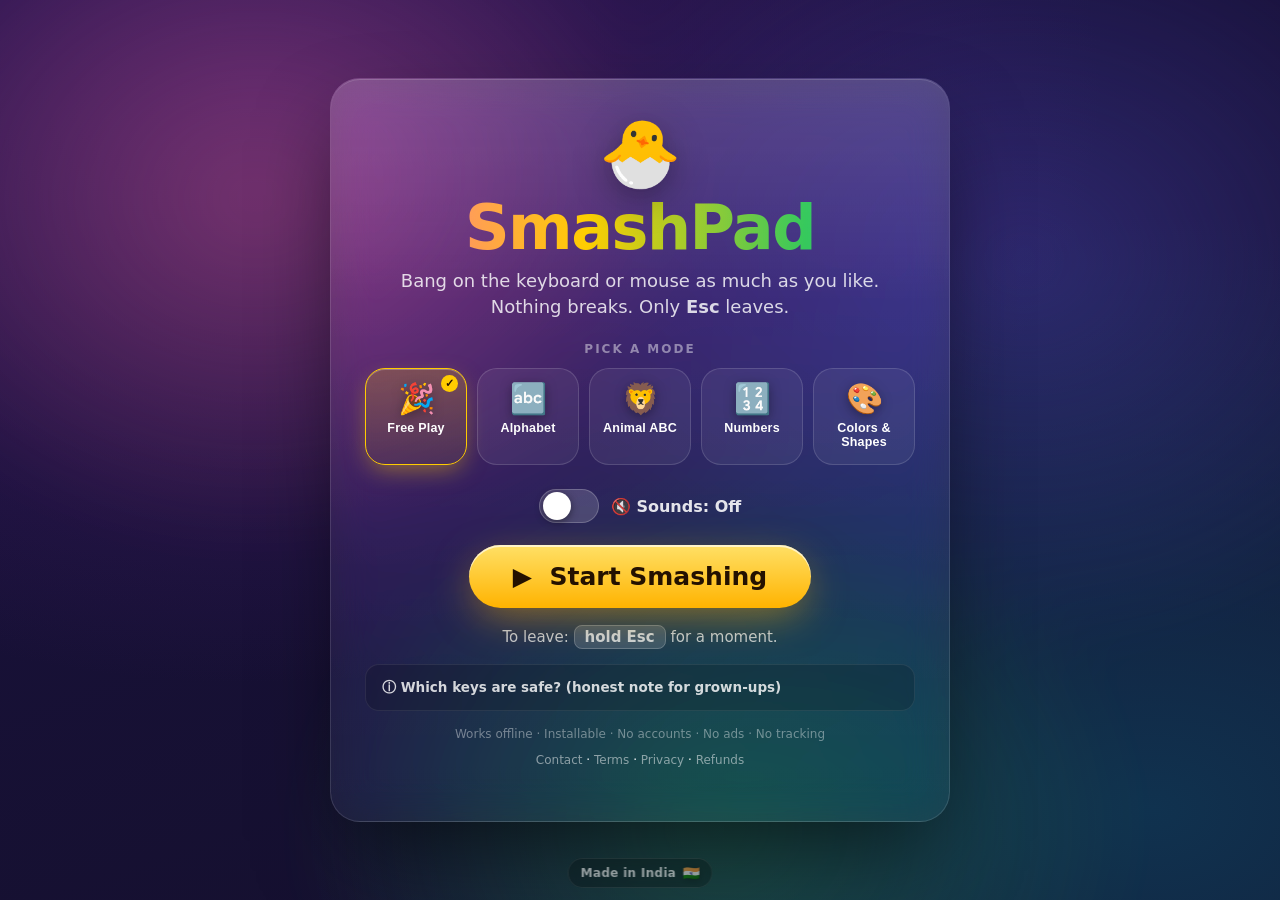
==== index.html @ 4f6a8fd4 "Add legal pages (Contact, Terms, Privacy, Refund) for Razorpay verification - Four static info pages" ====
<!doctype html>
<html lang="en">
<head>
<meta charset="utf-8" />
<meta name="viewport" content="width=device-width, initial-scale=1, maximum-scale=1, user-scalable=no, viewport-fit=cover" />
<meta name="color-scheme" content="dark" />
<meta name="theme-color" content="#14102b" />
<title>SmashPad — safe keyboard smashing & learning for tiny fingers</title>

<!-- PWA / installable -->
<link rel="manifest" href="manifest.webmanifest" />
<link rel="icon" href="icons/icon-192.png" />
<link rel="apple-touch-icon" href="icons/apple-touch-icon.png" />
<meta name="apple-mobile-web-app-capable" content="yes" />
<meta name="apple-mobile-web-app-status-bar-style" content="black-translucent" />
<meta name="apple-mobile-web-app-title" content="SmashPad" />
<meta name="mobile-web-app-capable" content="yes" />
<meta name="description" content="A safe fullscreen playground where kids can smash the keyboard or screen. Only a grown-up gesture leaves. Includes playful learning modes." />

<link rel="stylesheet" href="styles.css" />
</head>
<body>
  <canvas id="stage"></canvas>

  <!-- Start screen -->
  <div id="start" class="overlay">
    <div class="card">
      <div class="logo" aria-hidden="true">🐣</div>
      <h1>SmashPad</h1>
      <p id="tagline" class="tagline">Bang on the keyboard or mouse as much as you like.<br/>Nothing breaks. Only <b>Esc</b> leaves.</p>

      <p class="section-title">Pick a mode</p>
      <div id="modeGrid" role="group" aria-label="Choose a mode"><!-- filled by app.js --></div>

      <div class="toggle-row">
        <label class="switch">
          <input id="soundToggle" type="checkbox" aria-label="Fun sounds" />
          <span class="slider"></span>
        </label>
        <span id="soundLabel">🔇 Sounds: Off</span>
      </div>

      <button id="go" class="btn-primary"><span class="btn-shine"></span>▶&nbsp; Start Smashing</button>
      <p id="escHint" class="esc-hint">To leave: <b>hold&nbsp;Esc</b> for a moment.</p>

      <div id="donateWrap"><!-- donate link injected if configured --></div>

      <details>
        <summary>Which keys are safe? (honest note for grown-ups)</summary>
        <p><b>Blocked while you play:</b> every letter, number, symbol, space, enter,
        arrows, tab — and, in Chrome/Edge fullscreen, browser shortcuts like
        <code>⌘/Ctrl+T</code>, <code>⌘/Ctrl+W</code> and <code>F11</code> too.</p>
        <p><b>Cannot be blocked by any website</b> (the operating system owns them):
        brightness, volume &amp; mute, media keys, screenshot, the Windows key, and
        Mac's <code>⌘+Option+Esc</code>. For a fully locked screen use
        <b>iPad Guided Access</b> or <b>Android screen pinning</b>.</p>
      </details>

      <p class="compat">Works offline · Installable · No accounts · No ads · No tracking</p>
      <p class="legal-links">
        <a href="contact.html">Contact</a> ·
        <a href="terms.html">Terms</a> ·
        <a href="privacy.html">Privacy</a> ·
        <a href="refund.html">Refunds</a>
      </p>
    </div>
  </div>

  <!-- Hold-to-exit ring (Esc, or the top-left corner on touch) -->
  <div id="escring">
    <svg width="150" height="150" viewBox="0 0 150 150" aria-hidden="true">
      <circle id="ringTrack" cx="75" cy="75" r="64"></circle>
      <circle id="ringFill"  cx="75" cy="75" r="64"></circle>
    </svg>
    <div id="ringLabel" class="label">Keep holding…</div>
  </div>

  <!-- Tiny persistent hint while playing -->
  <div id="playhint">Hold Esc or the top-left corner to exit</div>

  <!-- Made in India -->
  <div id="madein" aria-label="Made in India">Made in India <span class="flag">🇮🇳</span></div>

  <!-- Order matters: data → audio → engine → device → modes → controller -->
  <script src="js/content.js"></script>
  <script src="js/audio.js"></script>
  <script src="js/sprites.js"></script>
  <script src="js/device.js"></script>
  <script src="js/modes.js"></script>
  <script src="js/app.js"></script>
</body>
</html>
---- styles.css ----
/* =========================================================================
   SmashPad — modern stylesheet
   Design tokens → base → animated background → start card → controls →
   overlays → responsive → motion/safe-area.
   ========================================================================= */

:root {
  /* palette */
  --accent: #FFCC00;
  --accent-2: #FFB300;
  --ink: #ffffff;
  --bg-0: #14102b;
  --bg-1: #1a1140;

  /* type scale (fluid) */
  --fs-title: clamp(38px, 8vw, 62px);
  --fs-tag:   clamp(14px, 3.4vw, 18px);

  /* spacing + radius + shadow tokens */
  --r-lg: 30px;
  --r-md: 20px;
  --r-sm: 14px;
  --ring: rgba(255,255,255,.14);
  --stroke: rgba(255,255,255,.12);
  --glass: rgba(255,255,255,.06);
  --shadow-xl: 0 40px 90px -20px rgba(0,0,0,.6);
  --shadow-glow: 0 12px 40px -6px rgba(255,179,0,.5);

  /* safe-area (notches / rounded corners) */
  --safe-t: env(safe-area-inset-top, 0px);
  --safe-b: env(safe-area-inset-bottom, 0px);
}

* { box-sizing: border-box; -webkit-tap-highlight-color: transparent; }

html, body {
  margin: 0; padding: 0; height: 100%; width: 100%;
  overflow: hidden; background: var(--bg-0);
  font-family: ui-rounded, "SF Pro Rounded", -apple-system, BlinkMacSystemFont,
               "Segoe UI", system-ui, sans-serif;
  color: var(--ink);
  touch-action: none; overscroll-behavior: none;
  user-select: none; -webkit-user-select: none;
  -webkit-font-smoothing: antialiased; text-rendering: optimizeLegibility;
}

/* ---------- Canvas ---------- */
#stage {
  position: fixed; inset: 0; width: 100%; height: 100%; display: block; z-index: 0;
  background:
    radial-gradient(120% 120% at 20% 10%, #3a1a5e 0%, transparent 55%),
    radial-gradient(120% 120% at 90% 90%, #10324f 0%, transparent 55%),
    linear-gradient(160deg, var(--bg-1) 0%, var(--bg-0) 100%);
}

/* ---------- Animated aurora behind the start card ---------- */
.overlay::before {
  content: ""; position: absolute; inset: -20% -10%; z-index: -1;
  background:
    radial-gradient(40% 40% at 25% 30%, rgba(255,107,157,.35), transparent 70%),
    radial-gradient(45% 45% at 75% 35%, rgba(94,92,230,.35), transparent 70%),
    radial-gradient(40% 40% at 55% 80%, rgba(52,199,89,.28), transparent 70%);
  filter: blur(28px); opacity: .9;
  animation: drift 18s ease-in-out infinite alternate;
}
@keyframes drift {
  0%   { transform: translate3d(-3%, -2%, 0) scale(1.05) rotate(0deg); }
  100% { transform: translate3d(3%, 2%, 0) scale(1.15) rotate(8deg); }
}

.overlay {
  position: fixed; inset: 0; z-index: 10;
  display: flex; align-items: center; justify-content: center;
  padding: calc(24px + var(--safe-t)) 24px calc(24px + var(--safe-b));
  text-align: center; overflow-y: auto;
}

/* ---------- Start card (glassmorphism) ---------- */
.card {
  position: relative;
  max-width: 620px; width: 100%;
  background: linear-gradient(180deg, rgba(255,255,255,.09), rgba(255,255,255,.04));
  border: 1px solid var(--stroke);
  border-radius: var(--r-lg);
  padding: clamp(26px, 5vw, 42px) clamp(20px, 4vw, 34px);
  backdrop-filter: blur(20px) saturate(1.4);
  -webkit-backdrop-filter: blur(20px) saturate(1.4);
  box-shadow: var(--shadow-xl), inset 0 1px 0 rgba(255,255,255,.16);
  animation: floatIn .7s cubic-bezier(.2,.9,.3,1.2) both;
}
/* subtle top sheen */
.card::after {
  content: ""; position: absolute; inset: 0; border-radius: inherit; pointer-events: none;
  background: linear-gradient(180deg, rgba(255,255,255,.12), transparent 30%);
  mix-blend-mode: overlay;
}
@keyframes floatIn { from {opacity:0; transform:translateY(22px) scale(.96);} to {opacity:1; transform:none;} }

.logo {
  font-size: clamp(52px, 12vw, 66px); line-height: 1; margin-bottom: 2px;
  filter: drop-shadow(0 8px 18px rgba(0,0,0,.4));
  animation: bob 3.4s ease-in-out infinite;
}
@keyframes bob { 0%,100% { transform: translateY(0) rotate(-3deg);} 50% { transform: translateY(-7px) rotate(3deg);} }

h1 {
  margin: 4px 0; font-size: var(--fs-title); font-weight: 900; letter-spacing: -1.5px;
  background: linear-gradient(90deg,#FF6B9D,#FFCC00,#34C759,#30B0C7,#AF52DE,#FF6B9D);
  background-size: 200% auto;
  -webkit-background-clip: text; background-clip: text; color: transparent;
  animation: sheen 6s linear infinite;
}
@keyframes sheen { to { background-position: 200% center; } }

.tagline { margin: 4px 0 22px; font-size: var(--fs-tag); color: rgba(255,255,255,.82); line-height: 1.45; }

/* ---------- Mode picker ---------- */
.section-title {
  font-size: 12px; text-transform: uppercase; letter-spacing: 2px;
  color: rgba(255,255,255,.45); margin: 0 0 12px; font-weight: 800;
}
#modeGrid {
  display: grid; grid-template-columns: repeat(auto-fit, minmax(92px, 1fr));
  gap: 10px; margin-bottom: 24px;
}
.mode-card {
  appearance: none; cursor: pointer; color: #fff; position: relative;
  background: var(--glass); border: 1.5px solid var(--ring);
  border-radius: var(--r-md); padding: 15px 8px;
  display: flex; flex-direction: column; align-items: center; gap: 7px;
  transition: transform .16s cubic-bezier(.2,.9,.3,1.4), border-color .16s, background .16s, box-shadow .16s;
}
.mode-card:hover { transform: translateY(-3px); background: rgba(255,255,255,.1); }
.mode-card:active { transform: translateY(0) scale(.97); }
.mode-card.selected {
  border-color: var(--accent);
  background: linear-gradient(180deg, rgba(255,204,0,.22), rgba(255,204,0,.08));
  box-shadow: 0 8px 24px -6px rgba(255,204,0,.5), inset 0 1px 0 rgba(255,255,255,.25);
}
.mode-card.selected::before {
  content: "✓"; position: absolute; top: 6px; right: 8px;
  font-size: 11px; font-weight: 900; color: #241100;
  background: var(--accent); width: 17px; height: 17px; border-radius: 50%;
  display: grid; place-items: center;
}
.mode-emoji { font-size: 30px; line-height: 1; filter: drop-shadow(0 3px 6px rgba(0,0,0,.35)); }
.mode-name { font-size: 12.5px; font-weight: 700; letter-spacing: .2px; }

/* ---------- Sound toggle ---------- */
.toggle-row {
  display: flex; align-items: center; justify-content: center; gap: 12px;
  margin: 4px 0 22px; font-size: 16px; font-weight: 700; color: rgba(255,255,255,.88);
}
.switch { position: relative; display: inline-block; width: 60px; height: 34px; cursor: pointer; }
.switch input { position: absolute; opacity: 0; width: 100%; height: 100%; margin: 0; cursor: pointer; }
.slider {
  position: absolute; inset: 0; border-radius: 999px;
  background: rgba(255,255,255,.16); border: 1px solid rgba(255,255,255,.2);
  transition: background .22s ease;
}
.slider::before {
  content: ""; position: absolute; height: 28px; width: 28px; left: 3px; top: 2px;
  border-radius: 50%; background: #fff; transition: transform .24s cubic-bezier(.2,.9,.3,1.5);
  box-shadow: 0 2px 8px rgba(0,0,0,.45);
}
.switch input:checked + .slider { background: linear-gradient(180deg,#FFE066,#FFB300); }
.switch input:checked + .slider::before { transform: translateX(26px); }
.switch input:focus-visible + .slider { outline: 2px solid #fff; outline-offset: 3px; }
#soundLabel { min-width: 122px; text-align: left; }

/* ---------- Primary button ---------- */
.btn-primary {
  position: relative; overflow: hidden; appearance: none; border: 0; cursor: pointer;
  font: inherit; font-size: clamp(19px, 5vw, 25px); font-weight: 800; color: #241100;
  padding: 17px 44px; border-radius: 999px;
  background: linear-gradient(180deg,#FFE066,#FFB300);
  box-shadow: var(--shadow-glow), inset 0 2px 0 rgba(255,255,255,.65);
  transition: transform .14s cubic-bezier(.2,.9,.3,1.4), box-shadow .14s;
}
.btn-primary:hover { transform: translateY(-2px) scale(1.025); box-shadow: 0 18px 48px -6px rgba(255,179,0,.6), inset 0 2px 0 rgba(255,255,255,.65); }
.btn-primary:active { transform: translateY(1px) scale(.99); }
.btn-primary:focus-visible { outline: 3px solid #fff; outline-offset: 3px; }
/* moving shine */
.btn-shine {
  position: absolute; top: 0; left: -60%; width: 40%; height: 100%;
  background: linear-gradient(100deg, transparent, rgba(255,255,255,.55), transparent);
  transform: skewX(-18deg); animation: shine 3.6s ease-in-out infinite;
}
@keyframes shine { 0%, 60% { left: -60%; } 100% { left: 140%; } }

.esc-hint { margin: 20px 0 0; font-size: 15px; color: rgba(255,255,255,.72); }
.esc-hint b {
  background: rgba(255,255,255,.14); padding: 2px 10px; border-radius: 8px;
  border: 1px solid rgba(255,255,255,.2); font-weight: 700; white-space: nowrap;
}

/* ---------- Donate ---------- */
#donateWrap { margin-top: 18px; }
.donate-link {
  display: inline-block; text-decoration: none; font-weight: 800; font-size: 14px;
  color: #ffd60a; padding: 10px 20px; border-radius: 999px;
  border: 1px solid rgba(255,214,10,.4); background: rgba(255,214,10,.08);
  transition: background .16s ease, transform .16s ease;
}
.donate-link:hover { background: rgba(255,214,10,.2); transform: translateY(-1px); }

/* ---------- Grown-ups note ---------- */
details {
  margin-top: 18px; text-align: left; font-size: 13.5px;
  color: rgba(255,255,255,.62); line-height: 1.55;
  background: rgba(0,0,0,.16); border: 1px solid rgba(255,255,255,.08);
  border-radius: var(--r-sm); padding: 12px 16px;
}
details[open] { background: rgba(0,0,0,.24); }
details summary { cursor: pointer; color: rgba(255,255,255,.82); font-weight: 700; list-style: none; }
details summary::-webkit-details-marker { display: none; }
details summary::before { content: "ⓘ "; }
details p { margin: 10px 2px 0; }
details code { background: rgba(255,255,255,.1); padding: 1px 6px; border-radius: 6px; font-size: 12.5px; }

.compat { margin-top: 16px; font-size: 12px; color: rgba(255,255,255,.4); }
.legal-links { margin-top: 8px; font-size: 12px; }
.legal-links a { color: rgba(255,255,255,.5); text-decoration: none; }
.legal-links a:hover { color: var(--accent); }

/* ---------- Hold-to-exit ring ---------- */
#escring {
  position: fixed; inset: 0; z-index: 20;
  display: flex; flex-direction: column; align-items: center; justify-content: center;
  gap: 14px; pointer-events: none; opacity: 0; transition: opacity .18s ease;
  background: rgba(10,6,26,.42); backdrop-filter: blur(3px);
}
#escring.show { opacity: 1; }
#escring .label { font-size: 22px; font-weight: 800; letter-spacing: .2px; text-shadow: 0 2px 12px rgba(0,0,0,.6); }
#escring svg { transform: rotate(-90deg); filter: drop-shadow(0 6px 22px rgba(0,0,0,.55)); }
#ringTrack { fill: none; stroke: rgba(255,255,255,.18); stroke-width: 12; }
#ringFill  { fill: none; stroke: var(--accent); stroke-width: 12; stroke-linecap: round;
             transition: stroke-dashoffset .06s linear; }

/* ---------- Persistent tiny hint ---------- */
#playhint {
  position: fixed; z-index: 15;
  left: 50%; bottom: calc(16px + var(--safe-b)); transform: translateX(-50%);
  font-size: 13px; color: rgba(255,255,255,.4); pointer-events: none; white-space: nowrap;
  background: rgba(0,0,0,.28); padding: 7px 16px; border-radius: 999px;
  border: 1px solid rgba(255,255,255,.08);
  opacity: 0; transition: opacity .45s ease;
}
#playhint.show { opacity: 1; }
#playhint.fade { opacity: 0; }

/* ---------- Made in India ---------- */
#madein {
  position: fixed; z-index: 16;
  left: 50%; transform: translateX(-50%);
  bottom: calc(12px + var(--safe-b));
  font-size: 12px; font-weight: 700; letter-spacing: .3px;
  color: rgba(255,255,255,.55); pointer-events: none;
  display: flex; align-items: center; gap: 6px;
  background: rgba(0,0,0,.22); padding: 6px 12px; border-radius: 999px;
  border: 1px solid rgba(255,255,255,.08);
  backdrop-filter: blur(6px);
}
#madein .flag { font-size: 14px; filter: drop-shadow(0 1px 3px rgba(0,0,0,.4)); }
/* While playing, hide the credit so it doesn't overlap the centered exit hint. */
body.playing #madein { display: none; }

.hidden { display: none !important; }

/* ---------- Responsive tweaks ---------- */
@media (max-width: 380px) {
  #modeGrid { grid-template-columns: repeat(3, 1fr); }
  .mode-emoji { font-size: 26px; }
  .mode-name { font-size: 11px; }
  #playhint { font-size: 11px; }
}
/* Short landscape (phones held sideways): tighten vertical rhythm */
@media (max-height: 480px) and (orientation: landscape) {
  .logo { font-size: 40px; }
  .tagline { margin-bottom: 12px; }
  #modeGrid { margin-bottom: 14px; }
  .toggle-row { margin-bottom: 12px; }
  details { display: none; } /* keep the fold clean on tiny landscape */
}

/* ---------- Reduced motion ---------- */
@media (prefers-reduced-motion: reduce) {
  .card, .logo, h1, .btn-shine, .overlay::before { animation: none !important; }
  h1 { background-position: 0 center; }
}
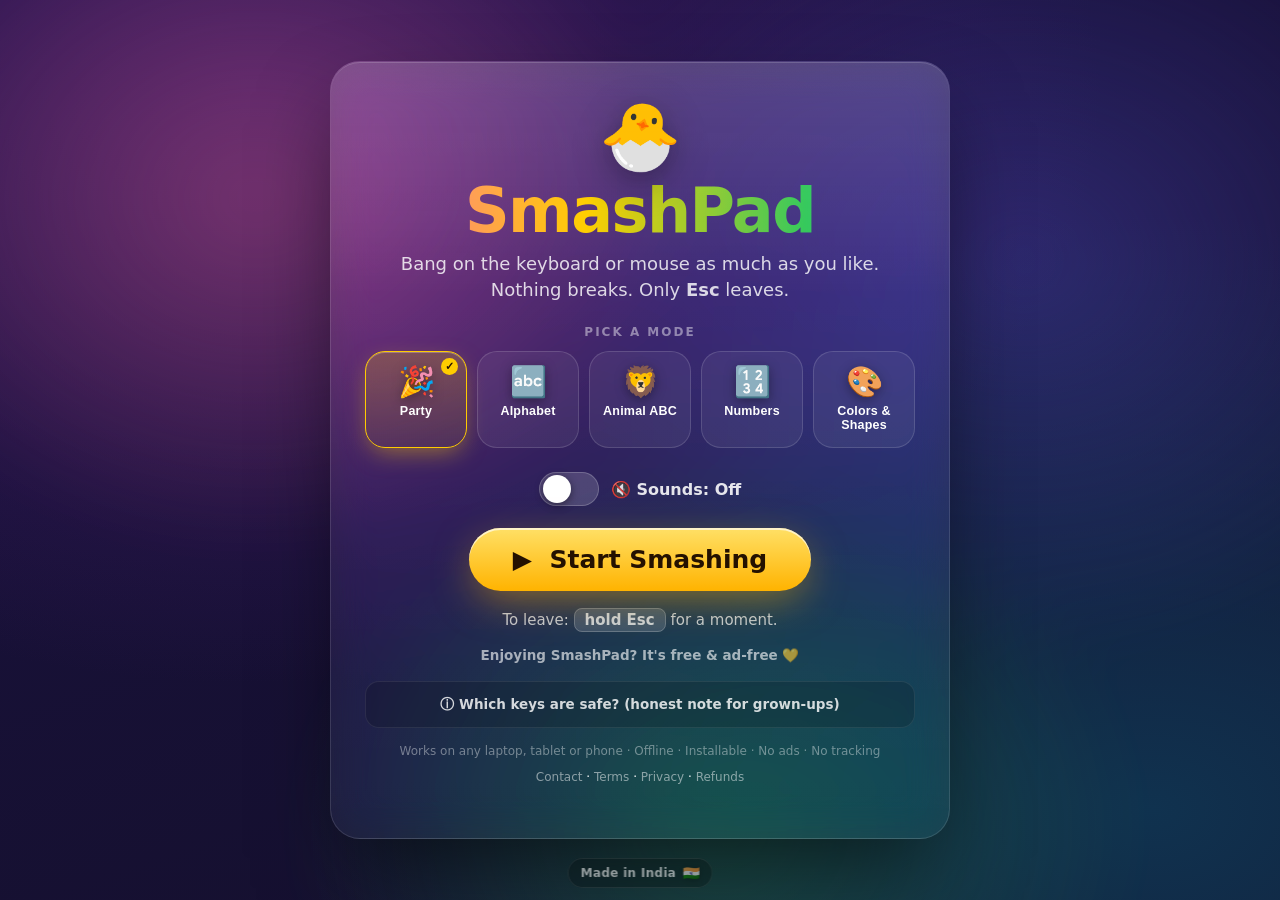
==== commit 13412b52: "Donate: prefer custom "Buy me a coffee" link; broaden device copy - buildDonate() now prefers CONFIG" ====
--- a/index.html
+++ b/index.html
@@ -56,7 +56,7 @@
         <b>iPad Guided Access</b> or <b>Android screen pinning</b>.</p>
       </details>
 
-      <p class="compat">Works offline · Installable · No accounts · No ads · No tracking</p>
+      <p class="compat">Works on any laptop, tablet or phone · Offline · Installable · No ads · No tracking</p>
       <p class="legal-links">
         <a href="contact.html">Contact</a> ·
         <a href="terms.html">Terms</a> ·
--- a/styles.css
+++ b/styles.css
@@ -196,13 +196,21 @@
 
 /* ---------- Donate ---------- */
 #donateWrap { margin-top: 18px; }
+.donate-caption {
+  margin: 0 0 10px; font-size: 13.5px; font-weight: 700;
+  color: rgba(255,255,255,.62);
+}
 .donate-link {
-  display: inline-block; text-decoration: none; font-weight: 800; font-size: 14px;
-  color: #ffd60a; padding: 10px 20px; border-radius: 999px;
-  border: 1px solid rgba(255,214,10,.4); background: rgba(255,214,10,.08);
-  transition: background .16s ease, transform .16s ease;
-}
-.donate-link:hover { background: rgba(255,214,10,.2); transform: translateY(-1px); }
+  display: inline-block; text-decoration: none; font-weight: 800; font-size: 15px;
+  color: #ffd60a; padding: 12px 26px; border-radius: 999px;
+  border: 1px solid rgba(255,214,10,.5); background: rgba(255,214,10,.12);
+  box-shadow: 0 6px 20px -8px rgba(255,179,0,.6);
+  transition: background .16s ease, transform .16s ease, box-shadow .16s ease;
+}
+.donate-link:hover {
+  background: rgba(255,214,10,.24); transform: translateY(-1px);
+  box-shadow: 0 10px 26px -8px rgba(255,179,0,.7);
+}
 
 /* ---------- Grown-ups note ---------- */
 details {
@@ -212,7 +220,7 @@
   border-radius: var(--r-sm); padding: 12px 16px;
 }
 details[open] { background: rgba(0,0,0,.24); }
-details summary { cursor: pointer; color: rgba(255,255,255,.82); font-weight: 700; list-style: none; }
+details summary { cursor: pointer; color: rgba(255,255,255,.82); font-weight: 700; list-style: none; text-align: center; }
 details summary::-webkit-details-marker { display: none; }
 details summary::before { content: "ⓘ "; }
 details p { margin: 10px 2px 0; }
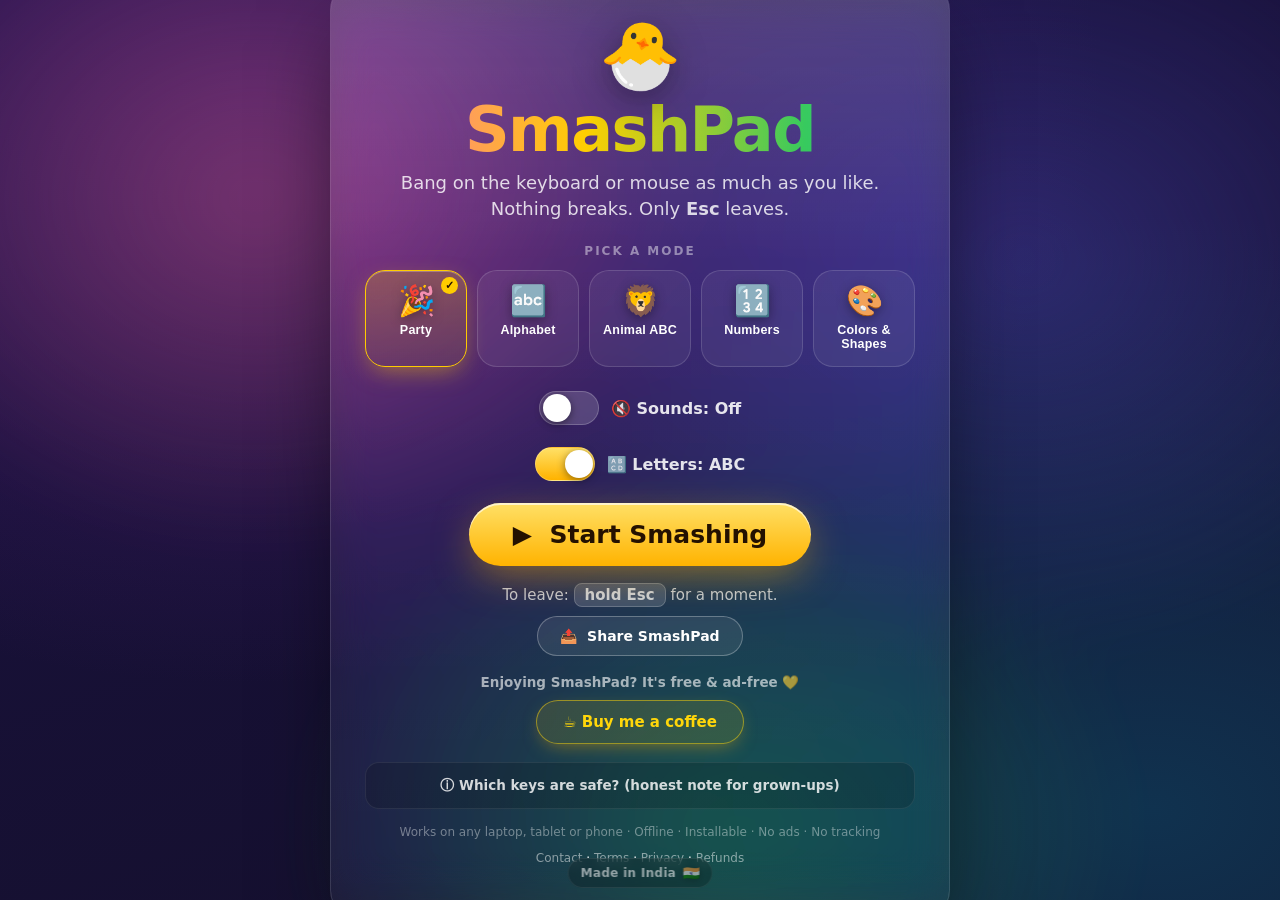
==== commit 866cacee: "Add ABC/abc case toggle, install prompt, and Share (WhatsApp + copy link) - Case toggle: remembered " ====
--- a/index.html
+++ b/index.html
@@ -40,8 +40,27 @@
         <span id="soundLabel">🔇 Sounds: Off</span>
       </div>
 
+      <div class="toggle-row">
+        <label class="switch">
+          <input id="caseToggle" type="checkbox" aria-label="Uppercase or lowercase letters" />
+          <span class="slider"></span>
+        </label>
+        <span id="caseLabel">🔠 Letters: ABC</span>
+      </div>
+
       <button id="go" class="btn-primary"><span class="btn-shine"></span>▶&nbsp; Start Smashing</button>
       <p id="escHint" class="esc-hint">To leave: <b>hold&nbsp;Esc</b> for a moment.</p>
+
+      <button id="installBtn" class="btn-install" hidden>📲&nbsp; Add to Home Screen</button>
+
+      <div id="shareWrap">
+        <button id="shareBtn" class="btn-share" type="button">📤&nbsp; Share SmashPad</button>
+        <!-- Desktop fallback panel (no native share sheet) -->
+        <div id="sharePanel" class="share-panel" hidden>
+          <a id="shareWhatsapp" class="share-opt" target="_blank" rel="noopener">💬&nbsp; WhatsApp</a>
+          <button id="shareCopy" class="share-opt" type="button">🔗&nbsp; Copy link</button>
+        </div>
+      </div>
 
       <div id="donateWrap"><!-- donate link injected if configured --></div>
 
--- a/styles.css
+++ b/styles.css
@@ -226,6 +226,43 @@
 details p { margin: 10px 2px 0; }
 details code { background: rgba(255,255,255,.1); padding: 1px 6px; border-radius: 6px; font-size: 12.5px; }
 
+.btn-install {
+  margin-top: 14px; display: inline-block; cursor: pointer;
+  font-weight: 800; font-size: 14px; color: #fff;
+  padding: 11px 22px; border-radius: 999px;
+  border: 1px solid rgba(255,255,255,.28); background: rgba(255,255,255,.08);
+  transition: background .16s ease, transform .16s ease;
+}
+.btn-install:hover { background: rgba(255,255,255,.16); transform: translateY(-1px); }
+.btn-install:focus-visible { outline: 3px solid #fff; outline-offset: 3px; }
+.btn-install[hidden] { display: none; }
+
+/* ---------- Share ---------- */
+#shareWrap { margin-top: 12px; }
+.btn-share {
+  display: inline-block; cursor: pointer; font: inherit;
+  font-weight: 800; font-size: 14px; color: #fff;
+  padding: 11px 22px; border-radius: 999px;
+  border: 1px solid rgba(255,255,255,.28); background: rgba(255,255,255,.08);
+  transition: background .16s ease, transform .16s ease;
+}
+.btn-share:hover { background: rgba(255,255,255,.16); transform: translateY(-1px); }
+.btn-share:focus-visible { outline: 3px solid #fff; outline-offset: 3px; }
+.share-panel {
+  display: flex; gap: 10px; justify-content: center; flex-wrap: wrap;
+  margin-top: 12px;
+}
+.share-panel[hidden] { display: none; }
+.share-opt {
+  cursor: pointer; font: inherit; text-decoration: none;
+  font-weight: 700; font-size: 13.5px; color: #fff;
+  padding: 9px 18px; border-radius: 999px;
+  border: 1px solid rgba(255,255,255,.24); background: rgba(255,255,255,.06);
+  transition: background .16s ease, transform .16s ease;
+}
+.share-opt:hover { background: rgba(255,255,255,.14); transform: translateY(-1px); }
+.share-opt:focus-visible { outline: 2px solid #fff; outline-offset: 2px; }
+
 .compat { margin-top: 16px; font-size: 12px; color: rgba(255,255,255,.4); }
 .legal-links { margin-top: 8px; font-size: 12px; }
 .legal-links a { color: rgba(255,255,255,.5); text-decoration: none; }
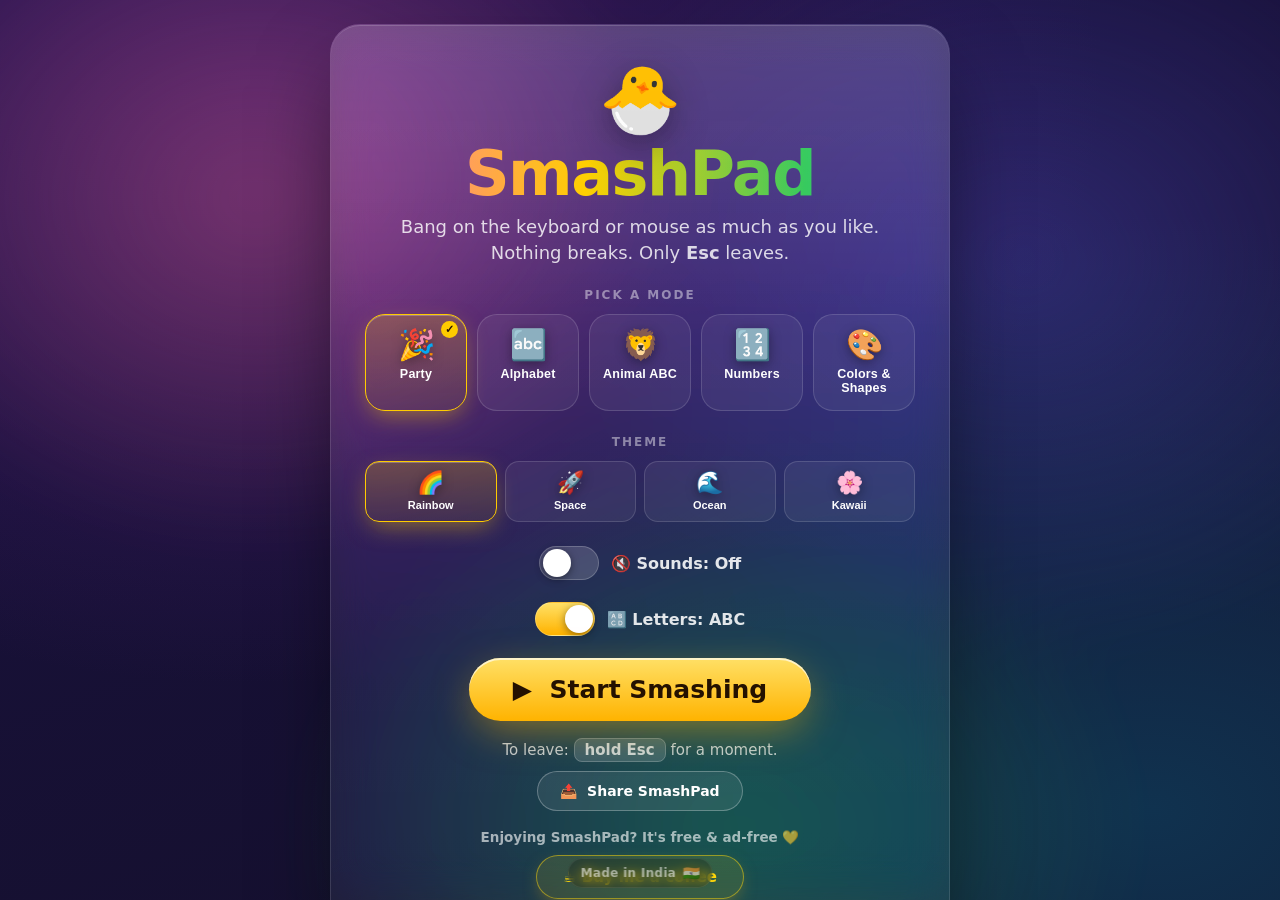
==== commit 59e448f8: "Add swappable themes: Rainbow / Space / Ocean / Kawaii - New js/themes.js: SP.Themes registry + SP.f" ====
--- a/index.html
+++ b/index.html
@@ -31,6 +31,9 @@
 
       <p class="section-title">Pick a mode</p>
       <div id="modeGrid" role="group" aria-label="Choose a mode"><!-- filled by app.js --></div>
+
+      <p class="section-title">Theme</p>
+      <div id="themeGrid" role="group" aria-label="Choose a theme"><!-- filled by app.js --></div>
 
       <div class="toggle-row">
         <label class="switch">
@@ -105,6 +108,7 @@
   <script src="js/audio.js"></script>
   <script src="js/sprites.js"></script>
   <script src="js/device.js"></script>
+  <script src="js/themes.js"></script>
   <script src="js/modes.js"></script>
   <script src="js/app.js"></script>
 </body>
--- a/styles.css
+++ b/styles.css
@@ -51,6 +51,30 @@
     radial-gradient(120% 120% at 20% 10%, #3a1a5e 0%, transparent 55%),
     radial-gradient(120% 120% at 90% 90%, #10324f 0%, transparent 55%),
     linear-gradient(160deg, var(--bg-1) 0%, var(--bg-0) 100%);
+  transition: background .5s ease;
+}
+
+/* ---------- Theme backgrounds (all dark, to keep white text readable) ---------- */
+/* Space — cosmic navy with a nebula glow. */
+body[data-theme="space"] #stage {
+  background:
+    radial-gradient(90% 70% at 78% 18%, rgba(120,80,220,.45) 0%, transparent 55%),
+    radial-gradient(80% 80% at 15% 85%, rgba(40,60,160,.5) 0%, transparent 55%),
+    linear-gradient(160deg, #0b1030 0%, #05030f 100%);
+}
+/* Ocean — deep sea teal fading to a dark abyss. */
+body[data-theme="ocean"] #stage {
+  background:
+    radial-gradient(100% 70% at 30% 8%, rgba(20,160,180,.45) 0%, transparent 55%),
+    radial-gradient(90% 80% at 85% 90%, rgba(10,60,120,.55) 0%, transparent 55%),
+    linear-gradient(160deg, #06304a 0%, #021523 100%);
+}
+/* Kawaii — dreamy berry-plum night (dark enough for the glass card + white text). */
+body[data-theme="kawaii"] #stage {
+  background:
+    radial-gradient(90% 70% at 22% 12%, rgba(255,120,190,.4) 0%, transparent 55%),
+    radial-gradient(85% 80% at 82% 88%, rgba(150,90,220,.42) 0%, transparent 55%),
+    linear-gradient(160deg, #3a1136 0%, #1a0722 100%);
 }
 
 /* ---------- Animated aurora behind the start card ---------- */
@@ -70,15 +94,25 @@
 
 .overlay {
   position: fixed; inset: 0; z-index: 10;
-  display: flex; align-items: center; justify-content: center;
+  display: flex; align-items: flex-start; justify-content: center;
   padding: calc(24px + var(--safe-t)) 24px calc(24px + var(--safe-b));
-  text-align: center; overflow-y: auto;
+  text-align: center;
+  /* overflow-x:hidden clips the decorative aurora so it never causes a
+     horizontal scroll (which was shoving the layout sideways on phones).
+     overflow-y:auto keeps the card scrollable when it's taller than the screen. */
+  overflow-x: hidden; overflow-y: auto;
 }
 
 /* ---------- Start card (glassmorphism) ---------- */
 .card {
   position: relative;
-  max-width: 620px; width: 100%;
+  /* margin:auto centers the card in the flex overlay when it fits, but lets it
+     pin to the top (reachable by scroll) when it's taller than the viewport. */
+  margin: auto;
+  /* min-width:0 stops this flex item from refusing to shrink below its content's
+     intrinsic width (the cause of horizontal overflow on narrow phones). */
+  min-width: 0;
+  max-width: min(620px, 100%); width: 100%;
   background: linear-gradient(180deg, rgba(255,255,255,.09), rgba(255,255,255,.04));
   border: 1px solid var(--stroke);
   border-radius: var(--r-lg);
@@ -146,6 +180,28 @@
 .mode-emoji { font-size: 30px; line-height: 1; filter: drop-shadow(0 3px 6px rgba(0,0,0,.35)); }
 .mode-name { font-size: 12.5px; font-weight: 700; letter-spacing: .2px; }
 
+/* ---------- Theme picker (smaller chips than the mode cards) ---------- */
+#themeGrid {
+  display: grid; grid-template-columns: repeat(4, 1fr);
+  gap: 8px; margin-bottom: 24px;
+}
+.theme-card {
+  appearance: none; cursor: pointer; color: #fff; position: relative;
+  background: var(--glass); border: 1.5px solid var(--ring);
+  border-radius: var(--r-sm); padding: 10px 4px;
+  display: flex; flex-direction: column; align-items: center; gap: 5px;
+  transition: transform .16s cubic-bezier(.2,.9,.3,1.4), border-color .16s, background .16s, box-shadow .16s;
+}
+.theme-card:hover { transform: translateY(-2px); background: rgba(255,255,255,.1); }
+.theme-card:active { transform: translateY(0) scale(.97); }
+.theme-card.selected {
+  border-color: var(--accent);
+  background: linear-gradient(180deg, rgba(255,204,0,.22), rgba(255,204,0,.08));
+  box-shadow: 0 8px 24px -6px rgba(255,204,0,.5), inset 0 1px 0 rgba(255,255,255,.25);
+}
+.theme-emoji { font-size: 22px; line-height: 1; filter: drop-shadow(0 3px 6px rgba(0,0,0,.35)); }
+.theme-name { font-size: 11px; font-weight: 700; }
+
 /* ---------- Sound toggle ---------- */
 .toggle-row {
   display: flex; align-items: center; justify-content: center; gap: 12px;
@@ -211,6 +267,25 @@
   background: rgba(255,214,10,.24); transform: translateY(-1px);
   box-shadow: 0 10px 26px -8px rgba(255,179,0,.7);
 }
+
+/* ---- Disguised Razorpay button ----
+   The visible coffee face sits in normal flow; Razorpay's real button is
+   overlaid on top, stretched to cover it, and made invisible-but-clickable.
+   The tap therefore lands on Razorpay's own <a> (a genuine gesture that opens
+   secure checkout) while the user only ever sees "Buy me a coffee". */
+.donate-stack { position: relative; display: inline-block; }
+.donate-face  { position: relative; z-index: 1; cursor: pointer; }
+/* Razorpay's injected wrapper — cover the face and go transparent. */
+.donate-rzp {
+  position: absolute; inset: 0; z-index: 2;
+  margin: 0; opacity: 0;
+}
+.donate-rzp, .donate-rzp * { cursor: pointer !important; }
+/* Stretch Razorpay's own elements to fill the whole coffee button so the entire
+   surface is the hit target (they render as inline HTML, so we can size them). */
+.donate-rzp .razorpay-payment-button,
+.donate-rzp form { display: block; width: 100%; height: 100%; }
+.donate-rzp .PaymentButton { width: 100% !important; height: 100% !important; }
 
 /* ---------- Grown-ups note ---------- */
 details {
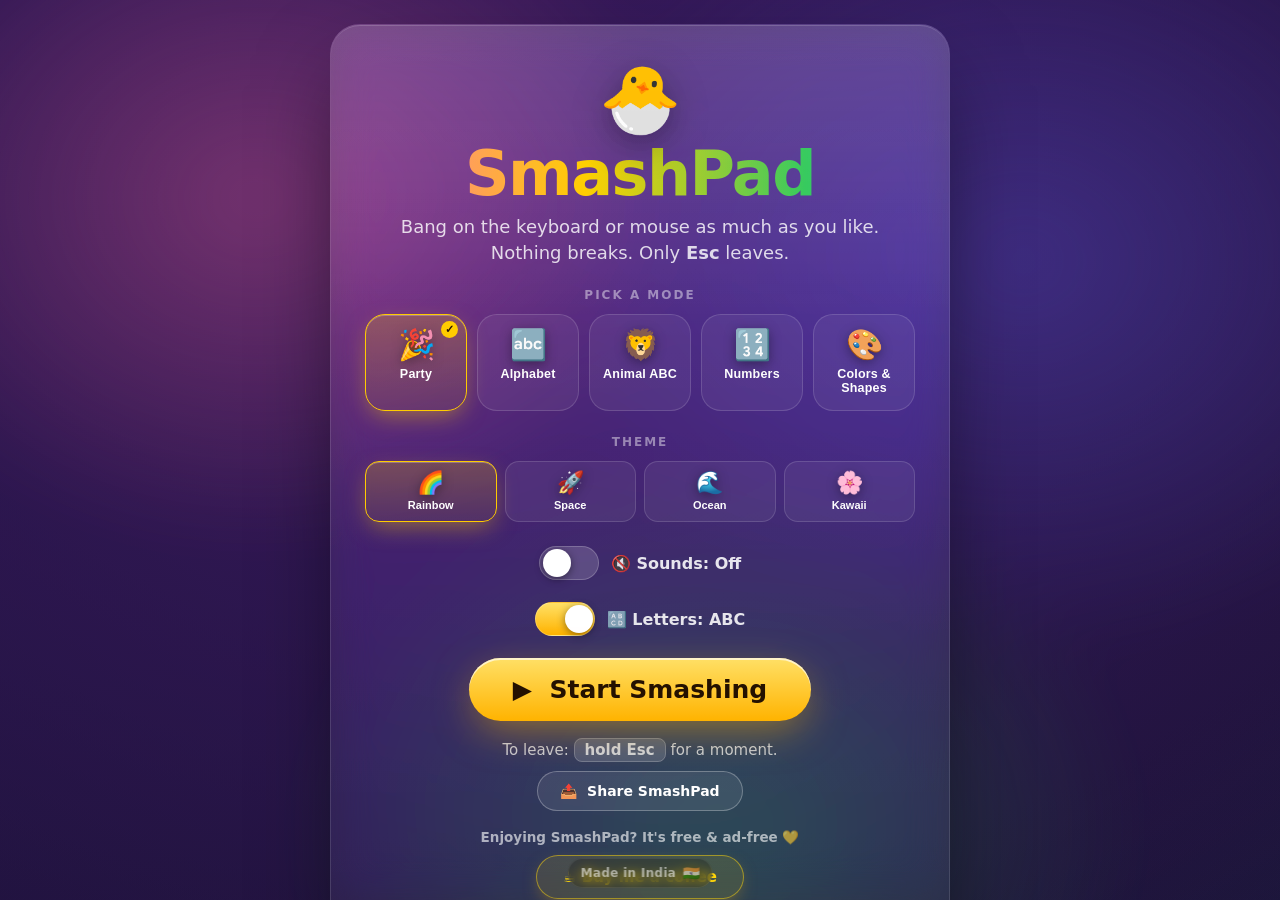
==== commit c09b10e0: "Animate theme backdrops + prettier glowing drag trail Themes now feel alive and the finger/touch tra" ====
--- a/index.html
+++ b/index.html
@@ -20,6 +20,10 @@
 <link rel="stylesheet" href="styles.css" />
 </head>
 <body>
+  <!-- Layered backdrop: themeable gradient + animated ambient particles, both
+       behind the (transparent) sprite canvas. -->
+  <div id="bg" aria-hidden="true"></div>
+  <div id="ambient" aria-hidden="true"></div>
   <canvas id="stage"></canvas>
 
   <!-- Start screen -->
@@ -97,6 +101,26 @@
     <div id="ringLabel" class="label">Keep holding…</div>
   </div>
 
+  <!-- Grown-up smash report (shown briefly on exit) -->
+  <div id="report" class="overlay report-overlay">
+    <div class="card report-card">
+      <div class="report-emoji" aria-hidden="true">🎉</div>
+      <h2>Great smashing!</h2>
+      <div class="report-stats">
+        <div class="report-stat">
+          <span id="reportSmashes" class="report-num">0</span>
+          <span class="report-cap">smashes</span>
+        </div>
+        <div class="report-stat">
+          <span id="reportTime" class="report-num">0s</span>
+          <span class="report-cap">played</span>
+        </div>
+      </div>
+      <p id="reportNote" class="report-note">That was fun! 👋</p>
+      <button id="reportDone" class="btn-primary">Done</button>
+    </div>
+  </div>
+
   <!-- Tiny persistent hint while playing -->
   <div id="playhint">Hold Esc or the top-left corner to exit</div>
 
--- a/styles.css
+++ b/styles.css
@@ -44,38 +44,134 @@
   -webkit-font-smoothing: antialiased; text-rendering: optimizeLegibility;
 }
 
-/* ---------- Canvas ---------- */
+/* ---------- Backdrop layers ----------
+   #bg    = themeable gradient (fixed, animated hue/scale drift)
+   #ambient = animated ambient particles per theme (stars, bubbles, sparkles)
+   #stage = the sprite canvas, now TRANSPARENT so the layers show through. */
+#bg, #ambient {
+  position: fixed; inset: 0; z-index: 0; pointer-events: none;
+}
 #stage {
-  position: fixed; inset: 0; width: 100%; height: 100%; display: block; z-index: 0;
+  position: fixed; inset: 0; width: 100%; height: 100%; display: block; z-index: 1;
+  background: transparent;
+}
+
+/* Base (Rainbow) gradient — slow living drift. */
+#bg {
   background:
     radial-gradient(120% 120% at 20% 10%, #3a1a5e 0%, transparent 55%),
     radial-gradient(120% 120% at 90% 90%, #10324f 0%, transparent 55%),
     linear-gradient(160deg, var(--bg-1) 0%, var(--bg-0) 100%);
-  transition: background .5s ease;
-}
-
-/* ---------- Theme backgrounds (all dark, to keep white text readable) ---------- */
-/* Space — cosmic navy with a nebula glow. */
-body[data-theme="space"] #stage {
+  background-size: 200% 200%, 200% 200%, 100% 100%;
+  animation: bgDrift 26s ease-in-out infinite alternate;
+  transition: background .6s ease;
+}
+@keyframes bgDrift {
+  0%   { background-position: 0% 0%,   100% 100%, 0 0; }
+  100% { background-position: 40% 30%, 60% 70%,   0 0; }
+}
+
+/* ---------- Theme gradients (all dark, to keep white text readable) ---------- */
+body[data-theme="space"] #bg {
   background:
-    radial-gradient(90% 70% at 78% 18%, rgba(120,80,220,.45) 0%, transparent 55%),
-    radial-gradient(80% 80% at 15% 85%, rgba(40,60,160,.5) 0%, transparent 55%),
+    radial-gradient(90% 70% at 78% 18%, rgba(120,80,220,.5) 0%, transparent 55%),
+    radial-gradient(80% 80% at 15% 85%, rgba(40,60,160,.55) 0%, transparent 55%),
     linear-gradient(160deg, #0b1030 0%, #05030f 100%);
-}
-/* Ocean — deep sea teal fading to a dark abyss. */
-body[data-theme="ocean"] #stage {
+  background-size: 200% 200%, 200% 200%, 100% 100%;
+}
+body[data-theme="ocean"] #bg {
   background:
-    radial-gradient(100% 70% at 30% 8%, rgba(20,160,180,.45) 0%, transparent 55%),
-    radial-gradient(90% 80% at 85% 90%, rgba(10,60,120,.55) 0%, transparent 55%),
+    radial-gradient(100% 70% at 30% 8%, rgba(20,170,190,.5) 0%, transparent 55%),
+    radial-gradient(90% 80% at 85% 90%, rgba(10,60,120,.6) 0%, transparent 55%),
     linear-gradient(160deg, #06304a 0%, #021523 100%);
-}
-/* Kawaii — dreamy berry-plum night (dark enough for the glass card + white text). */
-body[data-theme="kawaii"] #stage {
+  background-size: 200% 200%, 200% 200%, 100% 100%;
+}
+body[data-theme="kawaii"] #bg {
   background:
-    radial-gradient(90% 70% at 22% 12%, rgba(255,120,190,.4) 0%, transparent 55%),
-    radial-gradient(85% 80% at 82% 88%, rgba(150,90,220,.42) 0%, transparent 55%),
+    radial-gradient(90% 70% at 22% 12%, rgba(255,120,190,.45) 0%, transparent 55%),
+    radial-gradient(85% 80% at 82% 88%, rgba(150,90,220,.48) 0%, transparent 55%),
     linear-gradient(160deg, #3a1136 0%, #1a0722 100%);
-}
+  background-size: 200% 200%, 200% 200%, 100% 100%;
+}
+
+/* ---------- Ambient animated particles (pure CSS) ----------
+   Two layered pseudo-elements per theme give depth (near + far), each a field
+   of radial-gradient dots scrolled by a keyframe. Hidden by default. */
+#ambient::before, #ambient::after {
+  content: ""; position: absolute; inset: -10% -10% -10% -10%;
+  opacity: 0; transition: opacity .6s ease;
+}
+
+/* SPACE — twinkling starfield (two parallax layers) + a slow shooting glow. */
+body[data-theme="space"] #ambient::before {
+  opacity: 1;
+  background-image:
+    radial-gradient(1.5px 1.5px at 12% 22%, #fff, transparent),
+    radial-gradient(1.5px 1.5px at 82% 14%, #fff, transparent),
+    radial-gradient(2px 2px   at 47% 61%, #cfe0ff, transparent),
+    radial-gradient(1px 1px   at 68% 82%, #fff, transparent),
+    radial-gradient(1.5px 1.5px at 28% 74%, #fff, transparent),
+    radial-gradient(2px 2px   at 91% 47%, #dce9ff, transparent);
+  background-repeat: repeat; background-size: 320px 320px;
+  animation: starDrift 90s linear infinite, twinkle 4s ease-in-out infinite alternate;
+}
+body[data-theme="space"] #ambient::after {
+  opacity: 1;
+  background-image:
+    radial-gradient(1px 1px at 33% 38%, rgba(255,255,255,.9), transparent),
+    radial-gradient(1px 1px at 74% 66%, rgba(200,220,255,.9), transparent),
+    radial-gradient(1.5px 1.5px at 9% 90%, #fff, transparent),
+    radial-gradient(1px 1px at 58% 8%, #fff, transparent);
+  background-repeat: repeat; background-size: 200px 200px;
+  animation: starDrift 55s linear infinite reverse, twinkle 3s ease-in-out infinite alternate;
+}
+@keyframes starDrift { to { transform: translateY(-320px); } }
+@keyframes twinkle { 0% { opacity: .55; } 100% { opacity: 1; } }
+
+/* OCEAN — rising bubbles (two sizes, different speeds). */
+body[data-theme="ocean"] #ambient::before {
+  opacity: 1;
+  background-image:
+    radial-gradient(6px 6px at 15% 100%, rgba(180,240,255,.55), transparent 70%),
+    radial-gradient(9px 9px at 42% 100%, rgba(150,225,255,.4), transparent 70%),
+    radial-gradient(5px 5px at 68% 100%, rgba(200,245,255,.5), transparent 70%),
+    radial-gradient(11px 11px at 87% 100%, rgba(130,215,255,.35), transparent 70%);
+  background-repeat: repeat-x; background-size: 60% 420px;
+  animation: bubbleUp 14s linear infinite;
+}
+body[data-theme="ocean"] #ambient::after {
+  opacity: 1;
+  background-image:
+    radial-gradient(4px 4px at 27% 100%, rgba(200,245,255,.5), transparent 70%),
+    radial-gradient(3px 3px at 55% 100%, rgba(220,250,255,.55), transparent 70%),
+    radial-gradient(7px 7px at 78% 100%, rgba(160,230,255,.4), transparent 70%);
+  background-repeat: repeat-x; background-size: 50% 300px;
+  animation: bubbleUp 9s linear infinite;
+}
+@keyframes bubbleUp { to { transform: translateY(-440px); } }
+
+/* KAWAII — drifting sparkles + soft floating hearts glow. */
+body[data-theme="kawaii"] #ambient::before {
+  opacity: 1;
+  background-image:
+    radial-gradient(2.5px 2.5px at 18% 30%, #fff0f7, transparent),
+    radial-gradient(3px 3px at 62% 20%, #ffd0ec, transparent),
+    radial-gradient(2px 2px at 40% 70%, #fff, transparent),
+    radial-gradient(3px 3px at 82% 58%, #ffdff2, transparent),
+    radial-gradient(2.5px 2.5px at 8% 82%, #fff0f7, transparent);
+  background-repeat: repeat; background-size: 280px 280px;
+  animation: sparkleDrift 40s linear infinite, twinkle 2.6s ease-in-out infinite alternate;
+}
+body[data-theme="kawaii"] #ambient::after {
+  opacity: 1;
+  background-image:
+    radial-gradient(60px 60px at 20% 30%, rgba(255,150,200,.10), transparent 70%),
+    radial-gradient(80px 80px at 78% 70%, rgba(200,140,255,.10), transparent 70%);
+  background-repeat: no-repeat; background-size: cover;
+  animation: kawaiiPulse 7s ease-in-out infinite alternate;
+}
+@keyframes sparkleDrift { to { transform: translate(-140px, -140px); } }
+@keyframes kawaiiPulse { 0% { opacity: .7; transform: scale(1); } 100% { opacity: 1; transform: scale(1.08); } }
 
 /* ---------- Animated aurora behind the start card ---------- */
 .overlay::before {
@@ -343,6 +439,27 @@
 .legal-links a { color: rgba(255,255,255,.5); text-decoration: none; }
 .legal-links a:hover { color: var(--accent); }
 
+/* ---------- Grown-up smash report ---------- */
+.report-overlay { z-index: 30; display: none; background: rgba(10,6,26,.55); backdrop-filter: blur(6px); }
+.report-overlay.show { display: flex; }
+.report-card { max-width: 420px; }
+.report-emoji { font-size: clamp(46px, 11vw, 60px); line-height: 1; animation: bob 3.4s ease-in-out infinite; }
+.report-card h2 {
+  margin: 8px 0 18px; font-size: clamp(24px, 6vw, 32px); font-weight: 900; letter-spacing: -.5px;
+}
+.report-stats { display: flex; gap: 14px; justify-content: center; margin-bottom: 18px; }
+.report-stat {
+  flex: 1; max-width: 150px;
+  background: var(--glass); border: 1px solid var(--ring); border-radius: var(--r-md);
+  padding: 16px 10px; display: flex; flex-direction: column; gap: 4px;
+}
+.report-num {
+  font-size: clamp(28px, 8vw, 40px); font-weight: 900; color: var(--accent);
+  line-height: 1;
+}
+.report-cap { font-size: 12px; text-transform: uppercase; letter-spacing: 1.5px; color: rgba(255,255,255,.55); font-weight: 700; }
+.report-note { margin: 0 0 22px; font-size: 16px; color: rgba(255,255,255,.82); font-weight: 700; }
+
 /* ---------- Hold-to-exit ring ---------- */
 #escring {
   position: fixed; inset: 0; z-index: 20;
@@ -405,6 +522,8 @@
 
 /* ---------- Reduced motion ---------- */
 @media (prefers-reduced-motion: reduce) {
-  .card, .logo, h1, .btn-shine, .overlay::before { animation: none !important; }
+  .card, .logo, h1, .btn-shine, .overlay::before,
+  #bg, #ambient::before, #ambient::after { animation: none !important; }
   h1 { background-position: 0 center; }
-}
+  /* Ambient dots stay (static), just no drifting/twinkling — still pretty, calm. */
+}
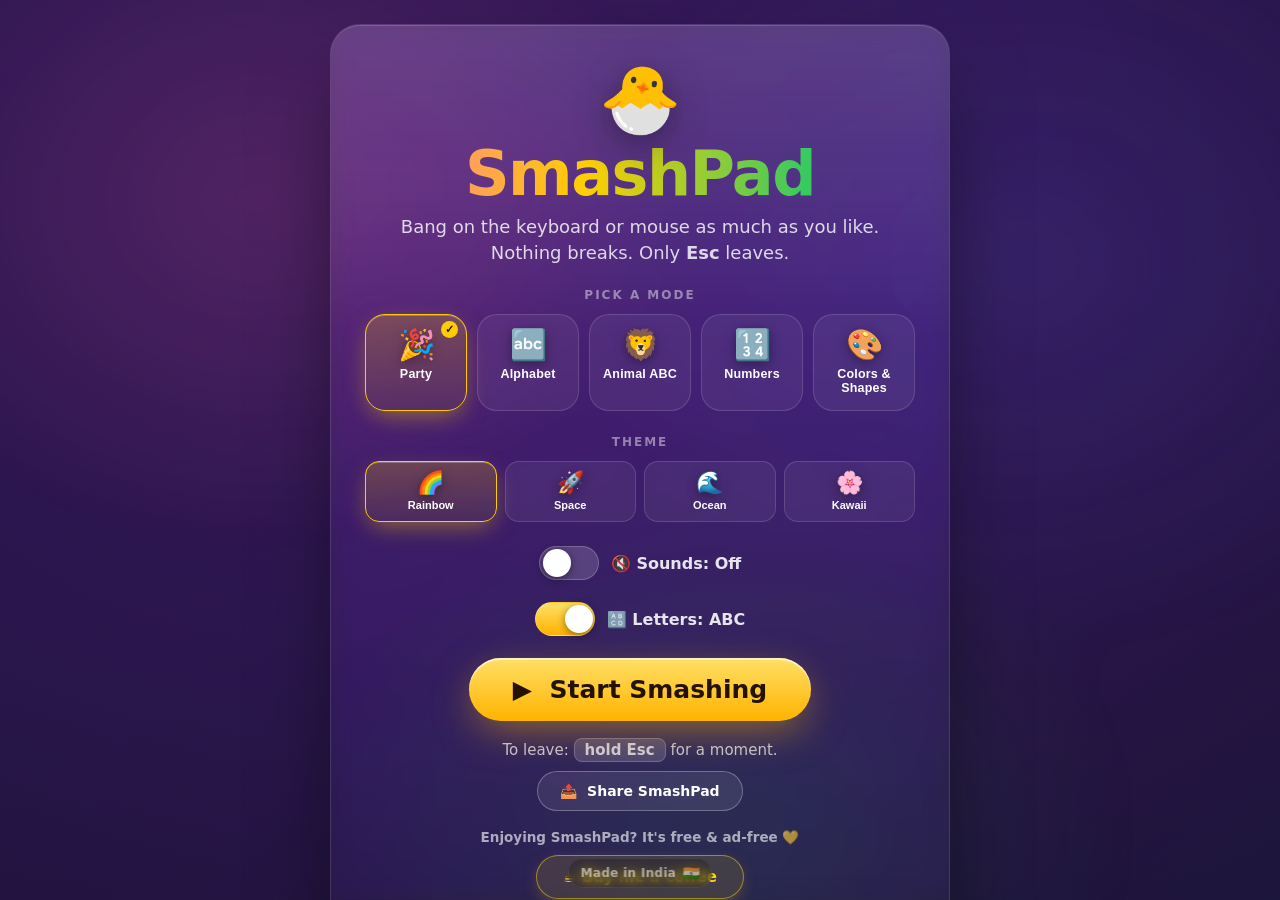
==== commit 47498dd0: "Punch up start-screen backdrop + network-first SW (fix stale cache) Backdrop / theme visibility ("th" ====
--- a/index.html
+++ b/index.html
@@ -17,6 +17,19 @@
 <meta name="mobile-web-app-capable" content="yes" />
 <meta name="description" content="A safe fullscreen playground where kids can smash the keyboard or screen. Only a grown-up gesture leaves. Includes playful learning modes." />
 
+<!-- Canonical + social share preview (custom domain: smashpad.in) -->
+<link rel="canonical" href="https://smashpad.in/" />
+<meta property="og:type" content="website" />
+<meta property="og:site_name" content="SmashPad" />
+<meta property="og:title" content="SmashPad — safe keyboard smashing for tiny fingers" />
+<meta property="og:description" content="A safe, free, offline fullscreen playground where kids can smash the keyboard or screen. Only a grown-up gesture leaves. Playful learning modes included." />
+<meta property="og:url" content="https://smashpad.in/" />
+<meta property="og:image" content="https://smashpad.in/icons/icon-512.png" />
+<meta name="twitter:card" content="summary" />
+<meta name="twitter:title" content="SmashPad — safe keyboard smashing for tiny fingers" />
+<meta name="twitter:description" content="A safe, free, offline playground for tiny fingers. Nothing breaks; only a grown-up gesture leaves." />
+<meta name="twitter:image" content="https://smashpad.in/icons/icon-512.png" />
+
 <link rel="stylesheet" href="styles.css" />
 </head>
 <body>
@@ -24,6 +37,7 @@
        behind the (transparent) sprite canvas. -->
   <div id="bg" aria-hidden="true"></div>
   <div id="ambient" aria-hidden="true"></div>
+  <div id="startFloaters" aria-hidden="true"><!-- big drifting theme emojis, filled by app.js --></div>
   <canvas id="stage"></canvas>
 
   <!-- Start screen -->
--- a/styles.css
+++ b/styles.css
@@ -102,85 +102,114 @@
   opacity: 0; transition: opacity .6s ease;
 }
 
-/* SPACE — twinkling starfield (two parallax layers) + a slow shooting glow. */
+/* SPACE — twinkling starfield (two parallax layers), bigger & brighter. */
 body[data-theme="space"] #ambient::before {
   opacity: 1;
   background-image:
-    radial-gradient(1.5px 1.5px at 12% 22%, #fff, transparent),
-    radial-gradient(1.5px 1.5px at 82% 14%, #fff, transparent),
-    radial-gradient(2px 2px   at 47% 61%, #cfe0ff, transparent),
-    radial-gradient(1px 1px   at 68% 82%, #fff, transparent),
-    radial-gradient(1.5px 1.5px at 28% 74%, #fff, transparent),
-    radial-gradient(2px 2px   at 91% 47%, #dce9ff, transparent);
-  background-repeat: repeat; background-size: 320px 320px;
-  animation: starDrift 90s linear infinite, twinkle 4s ease-in-out infinite alternate;
+    radial-gradient(2.5px 2.5px at 12% 22%, #fff, transparent),
+    radial-gradient(2px 2px   at 82% 14%, #fff, transparent),
+    radial-gradient(3.5px 3.5px at 47% 61%, #cfe0ff, transparent),
+    radial-gradient(2px 2px   at 68% 82%, #fff, transparent),
+    radial-gradient(2.5px 2.5px at 28% 74%, #fff, transparent),
+    radial-gradient(3px 3px   at 91% 47%, #dce9ff, transparent),
+    radial-gradient(2px 2px   at 58% 33%, #fff, transparent),
+    radial-gradient(2.5px 2.5px at 38% 8%, #eaf1ff, transparent);
+  background-repeat: repeat; background-size: 290px 290px;
+  animation: starDrift 55s linear infinite, twinkle 3.2s ease-in-out infinite alternate;
 }
 body[data-theme="space"] #ambient::after {
   opacity: 1;
   background-image:
-    radial-gradient(1px 1px at 33% 38%, rgba(255,255,255,.9), transparent),
-    radial-gradient(1px 1px at 74% 66%, rgba(200,220,255,.9), transparent),
-    radial-gradient(1.5px 1.5px at 9% 90%, #fff, transparent),
-    radial-gradient(1px 1px at 58% 8%, #fff, transparent);
-  background-repeat: repeat; background-size: 200px 200px;
-  animation: starDrift 55s linear infinite reverse, twinkle 3s ease-in-out infinite alternate;
-}
-@keyframes starDrift { to { transform: translateY(-320px); } }
-@keyframes twinkle { 0% { opacity: .55; } 100% { opacity: 1; } }
-
-/* OCEAN — rising bubbles (two sizes, different speeds). */
+    radial-gradient(1.5px 1.5px at 33% 38%, rgba(255,255,255,.95), transparent),
+    radial-gradient(1.5px 1.5px at 74% 66%, rgba(210,225,255,.95), transparent),
+    radial-gradient(2px 2px at 9% 90%, #fff, transparent),
+    radial-gradient(1.5px 1.5px at 58% 8%, #fff, transparent),
+    radial-gradient(2px 2px at 88% 28%, #cfe0ff, transparent);
+  background-repeat: repeat; background-size: 190px 190px;
+  animation: starDrift 34s linear infinite reverse, twinkle 2.4s ease-in-out infinite alternate;
+}
+@keyframes starDrift { to { transform: translateY(-290px); } }
+@keyframes twinkle { 0% { opacity: .5; } 100% { opacity: 1; } }
+
+/* OCEAN — rising bubbles (two sizes, different speeds), bigger & faster. */
 body[data-theme="ocean"] #ambient::before {
   opacity: 1;
   background-image:
-    radial-gradient(6px 6px at 15% 100%, rgba(180,240,255,.55), transparent 70%),
-    radial-gradient(9px 9px at 42% 100%, rgba(150,225,255,.4), transparent 70%),
-    radial-gradient(5px 5px at 68% 100%, rgba(200,245,255,.5), transparent 70%),
-    radial-gradient(11px 11px at 87% 100%, rgba(130,215,255,.35), transparent 70%);
-  background-repeat: repeat-x; background-size: 60% 420px;
-  animation: bubbleUp 14s linear infinite;
+    radial-gradient(9px 9px at 15% 100%, rgba(190,245,255,.6), transparent 70%),
+    radial-gradient(13px 13px at 42% 100%, rgba(160,230,255,.45), transparent 70%),
+    radial-gradient(7px 7px at 68% 100%, rgba(205,248,255,.55), transparent 70%),
+    radial-gradient(16px 16px at 87% 100%, rgba(140,220,255,.4), transparent 70%);
+  background-repeat: repeat-x; background-size: 55% 420px;
+  animation: bubbleUp 10s linear infinite;
 }
 body[data-theme="ocean"] #ambient::after {
   opacity: 1;
   background-image:
-    radial-gradient(4px 4px at 27% 100%, rgba(200,245,255,.5), transparent 70%),
-    radial-gradient(3px 3px at 55% 100%, rgba(220,250,255,.55), transparent 70%),
-    radial-gradient(7px 7px at 78% 100%, rgba(160,230,255,.4), transparent 70%);
-  background-repeat: repeat-x; background-size: 50% 300px;
-  animation: bubbleUp 9s linear infinite;
+    radial-gradient(6px 6px at 27% 100%, rgba(205,248,255,.55), transparent 70%),
+    radial-gradient(4px 4px at 55% 100%, rgba(225,251,255,.6), transparent 70%),
+    radial-gradient(10px 10px at 78% 100%, rgba(170,235,255,.45), transparent 70%);
+  background-repeat: repeat-x; background-size: 45% 300px;
+  animation: bubbleUp 6.5s linear infinite;
 }
 @keyframes bubbleUp { to { transform: translateY(-440px); } }
 
-/* KAWAII — drifting sparkles + soft floating hearts glow. */
+/* KAWAII — drifting sparkles + soft floating hearts glow, bigger & faster. */
 body[data-theme="kawaii"] #ambient::before {
   opacity: 1;
   background-image:
-    radial-gradient(2.5px 2.5px at 18% 30%, #fff0f7, transparent),
-    radial-gradient(3px 3px at 62% 20%, #ffd0ec, transparent),
-    radial-gradient(2px 2px at 40% 70%, #fff, transparent),
-    radial-gradient(3px 3px at 82% 58%, #ffdff2, transparent),
-    radial-gradient(2.5px 2.5px at 8% 82%, #fff0f7, transparent);
-  background-repeat: repeat; background-size: 280px 280px;
-  animation: sparkleDrift 40s linear infinite, twinkle 2.6s ease-in-out infinite alternate;
+    radial-gradient(3.5px 3.5px at 18% 30%, #fff0f7, transparent),
+    radial-gradient(4px 4px at 62% 20%, #ffd0ec, transparent),
+    radial-gradient(3px 3px at 40% 70%, #fff, transparent),
+    radial-gradient(4px 4px at 82% 58%, #ffdff2, transparent),
+    radial-gradient(3.5px 3.5px at 8% 82%, #fff0f7, transparent),
+    radial-gradient(3px 3px at 52% 44%, #ffe4f4, transparent);
+  background-repeat: repeat; background-size: 250px 250px;
+  animation: sparkleDrift 28s linear infinite, twinkle 2.2s ease-in-out infinite alternate;
 }
 body[data-theme="kawaii"] #ambient::after {
   opacity: 1;
   background-image:
-    radial-gradient(60px 60px at 20% 30%, rgba(255,150,200,.10), transparent 70%),
-    radial-gradient(80px 80px at 78% 70%, rgba(200,140,255,.10), transparent 70%);
+    radial-gradient(90px 90px at 20% 30%, rgba(255,150,200,.16), transparent 70%),
+    radial-gradient(120px 120px at 78% 70%, rgba(200,140,255,.16), transparent 70%);
   background-repeat: no-repeat; background-size: cover;
-  animation: kawaiiPulse 7s ease-in-out infinite alternate;
+  animation: kawaiiPulse 6s ease-in-out infinite alternate;
 }
 @keyframes sparkleDrift { to { transform: translate(-140px, -140px); } }
-@keyframes kawaiiPulse { 0% { opacity: .7; transform: scale(1); } 100% { opacity: 1; transform: scale(1.08); } }
-
-/* ---------- Animated aurora behind the start card ---------- */
+@keyframes kawaiiPulse { 0% { opacity: .65; transform: scale(1); } 100% { opacity: 1; transform: scale(1.1); } }
+
+/* ---------- Big drifting theme emojis on the START SCREEN ----------
+   app.js fills #startFloaters (from the active theme's emoji pool) so the
+   landing page is unmistakably themed — rockets/fish/hearts slowly rising
+   behind the card. Sits above the backdrop but below the overlay/card. */
+#startFloaters {
+  position: fixed; inset: 0; z-index: 5; pointer-events: none; overflow: hidden;
+}
+body.playing #startFloaters { display: none; }   /* only on the start screen */
+.start-floater {
+  position: absolute; bottom: -12vh;
+  font-size: clamp(30px, 6vw, 62px); line-height: 1;
+  opacity: 0; will-change: transform, opacity;
+  filter: drop-shadow(0 6px 14px rgba(0,0,0,.35));
+  animation: floatRise var(--dur, 20s) linear infinite;
+  animation-delay: var(--delay, 0s);
+}
+@keyframes floatRise {
+  0%   { transform: translateY(0) rotate(0deg);        opacity: 0; }
+  10%  { opacity: .85; }
+  90%  { opacity: .85; }
+  100% { transform: translateY(-118vh) rotate(var(--spin, 20deg)); opacity: 0; }
+}
+
+/* ---------- Animated aurora behind the start card ----------
+   Kept subtle so the per-theme animated backdrop (#bg/#ambient) reads through
+   it instead of being washed out. */
 .overlay::before {
   content: ""; position: absolute; inset: -20% -10%; z-index: -1;
   background:
-    radial-gradient(40% 40% at 25% 30%, rgba(255,107,157,.35), transparent 70%),
-    radial-gradient(45% 45% at 75% 35%, rgba(94,92,230,.35), transparent 70%),
-    radial-gradient(40% 40% at 55% 80%, rgba(52,199,89,.28), transparent 70%);
-  filter: blur(28px); opacity: .9;
+    radial-gradient(40% 40% at 25% 30%, rgba(255,107,157,.18), transparent 70%),
+    radial-gradient(45% 45% at 75% 35%, rgba(94,92,230,.18), transparent 70%),
+    radial-gradient(40% 40% at 55% 80%, rgba(52,199,89,.14), transparent 70%);
+  filter: blur(28px); opacity: .8;
   animation: drift 18s ease-in-out infinite alternate;
 }
 @keyframes drift {
@@ -209,12 +238,15 @@
      intrinsic width (the cause of horizontal overflow on narrow phones). */
   min-width: 0;
   max-width: min(620px, 100%); width: 100%;
-  background: linear-gradient(180deg, rgba(255,255,255,.09), rgba(255,255,255,.04));
+  /* More transparent + a lighter blur so the animated theme backdrop shows
+     THROUGH the card (the whole point of the punch-up), while text stays crisp
+     thanks to the blur + strong text/glyph shadows. */
+  background: linear-gradient(180deg, rgba(255,255,255,.055), rgba(255,255,255,.02));
   border: 1px solid var(--stroke);
   border-radius: var(--r-lg);
   padding: clamp(26px, 5vw, 42px) clamp(20px, 4vw, 34px);
-  backdrop-filter: blur(20px) saturate(1.4);
-  -webkit-backdrop-filter: blur(20px) saturate(1.4);
+  backdrop-filter: blur(11px) saturate(1.35);
+  -webkit-backdrop-filter: blur(11px) saturate(1.35);
   box-shadow: var(--shadow-xl), inset 0 1px 0 rgba(255,255,255,.16);
   animation: floatIn .7s cubic-bezier(.2,.9,.3,1.2) both;
 }
@@ -523,7 +555,8 @@
 /* ---------- Reduced motion ---------- */
 @media (prefers-reduced-motion: reduce) {
   .card, .logo, h1, .btn-shine, .overlay::before,
-  #bg, #ambient::before, #ambient::after { animation: none !important; }
+  #bg, #ambient::before, #ambient::after, .start-floater { animation: none !important; }
+  #startFloaters { display: none !important; }   /* no drifting emojis when motion is reduced */
   h1 { background-position: 0 center; }
   /* Ambient dots stay (static), just no drifting/twinkling — still pretty, calm. */
 }
